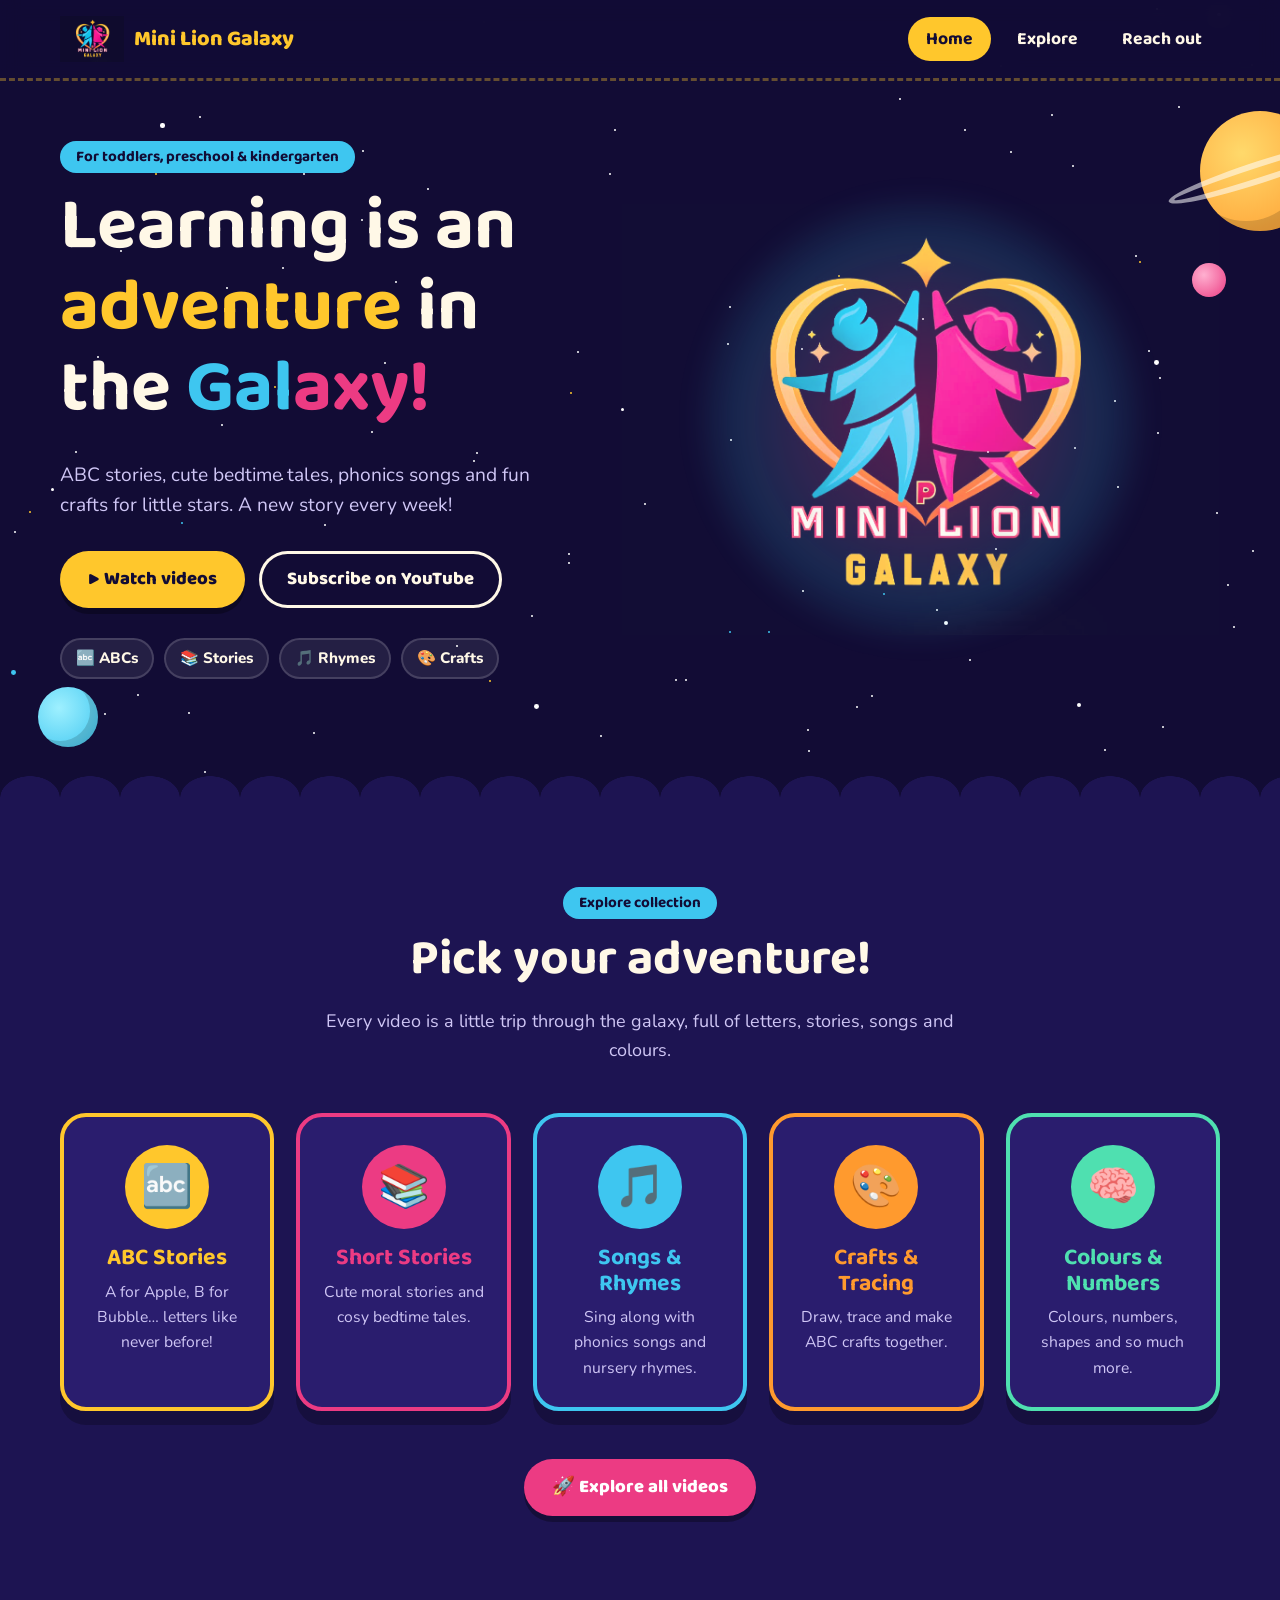
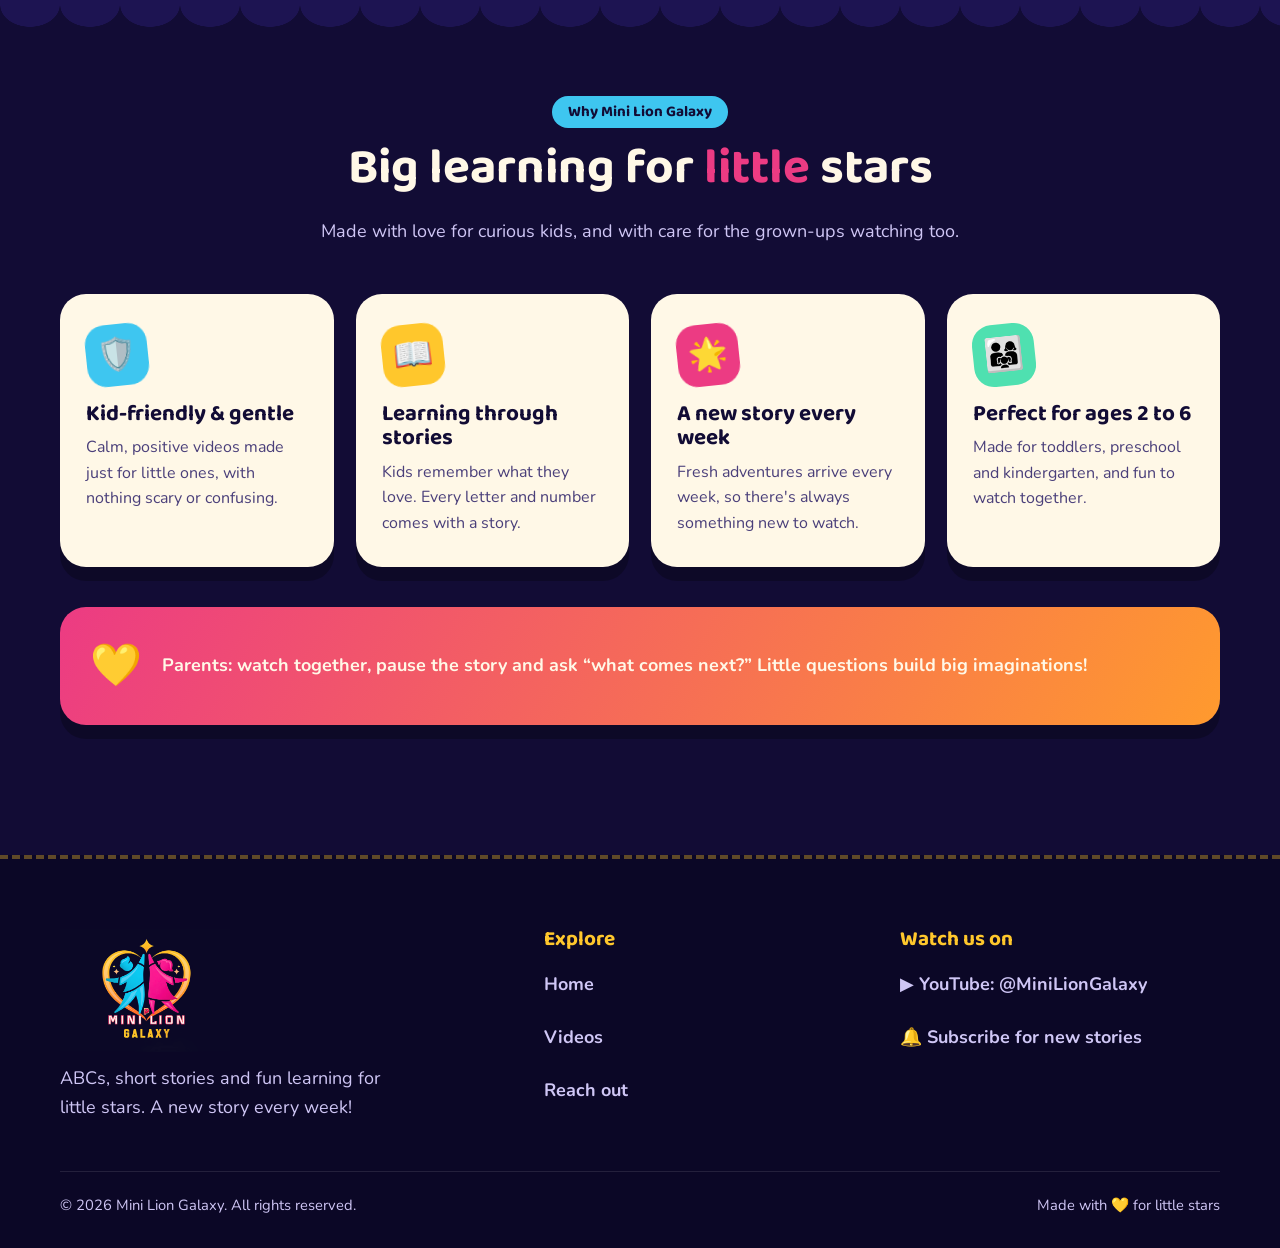
==== index.html @ d430a6aa "Add Mini Lion Galaxy website Home, Explore and Reach out pages with a kid-friendly galaxy theme. Exp" ====
<!doctype html>
<html lang="en">
<head>
  <meta charset="utf-8">
  <meta name="viewport" content="width=device-width, initial-scale=1">
  <meta name="robots" content="noindex, nofollow">
  <title>Mini Lion Galaxy | ABCs, Stories &amp; Fun Learning for Little Stars</title>
  <meta name="description" content="ABC stories, bedtime tales, phonics songs and crafts for toddlers, preschool and kindergarten kids. A new story every week!">
  <meta name="theme-color" content="#120c35">
  <link rel="icon" href="logo.jpg">
  <link rel="preconnect" href="https://fonts.googleapis.com">
  <link rel="preconnect" href="https://fonts.gstatic.com" crossorigin>
  <link href="https://fonts.googleapis.com/css2?family=Baloo+2:wght@600;700;800&family=Nunito:wght@400;700;800&display=swap" rel="stylesheet">
  <link rel="stylesheet" href="style.css?v=2">
  <style>
    /* Hero logo size (home page only) */
    .hero-grid { grid-template-columns: 1fr 1.15fr; }
    .hero-art .logo-img { max-width: 620px; }
    /* Small pink planet: keep it at the right edge, clear of the logo */
    .hero-art .planet-3 { left: auto; right: -6px; top: 14%; z-index: 0; }
    @media (max-width: 860px) {
      .hero-art .planet-3 { right: auto; left: 6px; top: 8%; width: 26px; height: 26px; }
      .hero-grid { grid-template-columns: 1fr; }
      .hero-art .logo-img { max-width: 440px; }
    }
  </style>
</head>
<body>
  <a class="skip-link" href="#main">Skip to content</a>
  <div class="starfield" aria-hidden="true"></div>

  <header class="site-header">
    <div class="wrap header-inner">
      <a class="brand" href="./" aria-label="Mini Lion Galaxy home">
        <img class="logo-img" src="logo.jpg" alt="" width="64" height="46">
        <span>Mini Lion Galaxy</span>
      </a>
      <button class="menu-toggle" type="button" aria-expanded="false" aria-controls="main-nav" aria-label="Menu">☰</button>
      <nav class="main-nav" id="main-nav" aria-label="Main">
        <a href="./" aria-current="page">Home</a>
        <a href="explore.html">Explore</a>
        <a href="reach-out.html">Reach out</a>
      </nav>
    </div>
  </header>

  <main id="main">

    <!-- 1. Hero -->
    <section class="hero">
      <span class="planet planet-1" aria-hidden="true"></span>
      <span class="planet planet-2" aria-hidden="true"></span>
      <div class="wrap hero-grid">
        <div>
          <span class="eyebrow">For toddlers, preschool &amp; kindergarten</span>
          <h1>Learning is an <span class="c-sun">adventure</span> in the <span class="c-sky">Gal</span><span class="c-pink">axy!</span></h1>
          <p class="hero-lead">ABC stories, cute bedtime tales, phonics songs and fun crafts for little stars. A new story every week!</p>
          <div class="hero-actions">
            <a class="btn btn-sun" href="explore.html">▶ Watch videos</a>
            <a class="btn btn-outline" href="https://www.youtube.com/@miniliongalaxy?sub_confirmation=1" target="_blank" rel="noopener">Subscribe on YouTube</a>
          </div>
          <ul class="hero-tags" aria-label="What we make">
            <li>🔤 ABCs</li>
            <li>📚 Stories</li>
            <li>🎵 Rhymes</li>
            <li>🎨 Crafts</li>
          </ul>
        </div>
        <div class="hero-art">
          <span class="planet planet-3" aria-hidden="true"></span>
          <img class="logo-img" src="logo.jpg" alt="Mini Lion Galaxy logo: two happy kids giving a high five inside a heart" width="1280" height="924" style="height:auto;aspect-ratio:1280/924;object-fit:contain">
        </div>
      </div>
    </section>

    <!-- 2. Explore collection -->
    <section class="section section-alt" id="collection">
      <div class="wrap">
        <div class="section-head reveal">
          <span class="eyebrow">Explore collection</span>
          <h2>Pick your adventure!</h2>
          <p>Every video is a little trip through the galaxy, full of letters, stories, songs and colours.</p>
        </div>
        <div class="collection-grid">
          <a class="collection-card c-sun reveal" href="explore.html">
            <div class="icon" aria-hidden="true">🔤</div>
            <h3>ABC Stories</h3>
            <p>A for Apple, B for Bubble… letters like never before!</p>
          </a>
          <a class="collection-card c-pink reveal" href="explore.html">
            <div class="icon" aria-hidden="true">📚</div>
            <h3>Short Stories</h3>
            <p>Cute moral stories and cosy bedtime tales.</p>
          </a>
          <a class="collection-card c-sky reveal" href="explore.html">
            <div class="icon" aria-hidden="true">🎵</div>
            <h3>Songs &amp; Rhymes</h3>
            <p>Sing along with phonics songs and nursery rhymes.</p>
          </a>
          <a class="collection-card c-orange reveal" href="explore.html">
            <div class="icon" aria-hidden="true">🎨</div>
            <h3>Crafts &amp; Tracing</h3>
            <p>Draw, trace and make ABC crafts together.</p>
          </a>
          <a class="collection-card c-mint reveal" href="explore.html">
            <div class="icon" aria-hidden="true">🧠</div>
            <h3>Colours &amp; Numbers</h3>
            <p>Colours, numbers, shapes and so much more.</p>
          </a>
        </div>
        <div class="center-cta reveal">
          <a class="btn btn-pink" href="explore.html">🚀 Explore all videos</a>
        </div>
      </div>
    </section>

    <!-- 3. Why Mini Lion Galaxy -->
    <section class="section" id="why">
      <div class="wrap">
        <div class="section-head reveal">
          <span class="eyebrow">Why Mini Lion Galaxy</span>
          <h2>Big learning for <span style="color:var(--pink)">little</span> stars</h2>
          <p>Made with love for curious kids, and with care for the grown-ups watching too.</p>
        </div>
        <div class="why-grid">
          <div class="why-card reveal">
            <div class="badge" style="background:var(--sky)" aria-hidden="true">🛡️</div>
            <h3>Kid-friendly &amp; gentle</h3>
            <p>Calm, positive videos made just for little ones, with nothing scary or confusing.</p>
          </div>
          <div class="why-card reveal">
            <div class="badge" style="background:var(--sun)" aria-hidden="true">📖</div>
            <h3>Learning through stories</h3>
            <p>Kids remember what they love. Every letter and number comes with a story.</p>
          </div>
          <div class="why-card reveal">
            <div class="badge" style="background:var(--pink)" aria-hidden="true">🌟</div>
            <h3>A new story every week</h3>
            <p>Fresh adventures arrive every week, so there's always something new to watch.</p>
          </div>
          <div class="why-card reveal">
            <div class="badge" style="background:var(--mint)" aria-hidden="true">👨‍👩‍👧</div>
            <h3>Perfect for ages 2 to 6</h3>
            <p>Made for toddlers, preschool and kindergarten, and fun to watch together.</p>
          </div>
        </div>
        <div class="parent-note reveal">
          <span class="emoji" aria-hidden="true">💛</span>
          <p>Parents: watch together, pause the story and ask “what comes next?” Little questions build big imaginations!</p>
        </div>
      </div>
    </section>

  </main>

  <!-- 4. Footer -->
  <footer class="site-footer">
    <div class="wrap">
      <div class="footer-grid">
        <div class="footer-brand">
          <img class="logo-img" src="logo.jpg" alt="Mini Lion Galaxy" width="170" height="123" loading="lazy" style="height:auto">
          <p>ABCs, short stories and fun learning for little stars. A new story every week!</p>
        </div>
        <div>
          <h3>Explore</h3>
          <ul class="footer-links">
            <li><a href="./">Home</a></li>
            <li><a href="explore.html">Videos</a></li>
            <li><a href="reach-out.html">Reach out</a></li>
          </ul>
        </div>
        <div>
          <h3>Watch us on</h3>
          <ul class="footer-links">
            <li><a href="https://www.youtube.com/@miniliongalaxy" target="_blank" rel="noopener">▶ YouTube: @MiniLionGalaxy</a></li>
            <li><a href="https://www.youtube.com/@miniliongalaxy?sub_confirmation=1" target="_blank" rel="noopener">🔔 Subscribe for new stories</a></li>
          </ul>
        </div>
      </div>
      <div class="footer-bottom">
        <span>© <span data-year>2026</span> Mini Lion Galaxy. All rights reserved.</span>
        <span>Made with 💛 for little stars</span>
      </div>
    </div>
  </footer>

  <script src="script.js"></script>
</body>
</html>
---- style.css ----
/* ==========================================================
   Mini Lion Galaxy — kid-friendly galaxy theme
   Colours are taken from the logo.
   ========================================================== */

:root {
  --space: #120c35;        /* deep space background */
  --space-2: #1d1452;      /* lighter section band */
  --space-3: #2a1d6e;      /* cards */
  --sky: #3ec6f0;          /* boy figure blue */
  --pink: #ec3b83;         /* girl figure pink */
  --sun: #ffc72c;          /* star yellow */
  --orange: #ff9a2e;       /* heart orange */
  --mint: #4fe0b0;
  --cream: #fff8e7;
  --text: #fff8e7;
  --muted: #cfc6f5;
  --radius: 26px;
  --shadow: 0 14px 0 rgba(0, 0, 0, 0.25);
  --font-fun: "Baloo 2", "Comic Sans MS", system-ui, sans-serif;
  --font-body: "Nunito", system-ui, -apple-system, "Segoe UI", sans-serif;
}

*, *::before, *::after { box-sizing: border-box; }

html { scroll-behavior: smooth; }

body {
  margin: 0;
  font-family: var(--font-body);
  font-size: 18px;
  line-height: 1.6;
  color: var(--text);
  background: var(--space);
  overflow-x: hidden;
}

img { max-width: 100%; height: auto; display: block; }

a { color: inherit; }

h1, h2, h3 {
  font-family: var(--font-fun);
  line-height: 1.1;
  margin: 0 0 0.4em;
}

.wrap { width: min(1160px, 100% - 32px); margin-inline: auto; }

.skip-link {
  position: absolute; left: -999px; top: 8px;
  background: var(--sun); color: var(--space); padding: 8px 14px; border-radius: 12px; z-index: 100;
}
.skip-link:focus { left: 8px; }

/* The logo has a black background: "screen" blending lets it melt into the night sky. */
.logo-img { mix-blend-mode: screen; }

/* ---------- Starfield (filled by script.js) ---------- */
.starfield { position: fixed; inset: 0; z-index: -1; pointer-events: none; overflow: hidden; }
.starfield .star {
  position: absolute; border-radius: 50%; background: #fff;
  animation: twinkle 3.5s ease-in-out infinite;
}
@keyframes twinkle { 0%, 100% { opacity: 0.15; transform: scale(0.8); } 50% { opacity: 1; transform: scale(1.2); } }

/* ---------- Header ---------- */
.site-header {
  position: sticky; top: 0; z-index: 50;
  background: rgba(18, 12, 53, 0.85);
  backdrop-filter: blur(10px);
  -webkit-backdrop-filter: blur(10px);
  border-bottom: 3px dashed rgba(255, 199, 44, 0.35);
}
.header-inner { display: flex; align-items: center; justify-content: space-between; gap: 16px; min-height: 78px; }

.brand { display: flex; align-items: center; gap: 10px; text-decoration: none; }
.brand img { width: 64px; height: 46px; object-fit: cover; }
.brand span { font-family: var(--font-fun); font-weight: 800; font-size: 1.35rem; color: var(--sun); white-space: nowrap; }

.main-nav { display: flex; gap: 8px; }
.main-nav a {
  font-family: var(--font-fun); font-weight: 700; font-size: 1.1rem;
  text-decoration: none; padding: 8px 18px; border-radius: 999px;
  transition: background 0.2s, transform 0.2s;
}
.main-nav a:hover { background: rgba(255, 255, 255, 0.1); transform: translateY(-2px); }
.main-nav a[aria-current="page"] { background: var(--sun); color: var(--space); }

.menu-toggle {
  display: none; background: var(--sun); color: var(--space); border: 0;
  width: 48px; height: 48px; border-radius: 16px; font-size: 1.5rem; cursor: pointer;
}

@media (max-width: 760px) {
  .menu-toggle { display: grid; place-items: center; }
  .brand span { font-size: 1.15rem; }
  .main-nav {
    position: absolute; top: 100%; left: 16px; right: 16px;
    flex-direction: column; padding: 12px;
    background: var(--space-3); border-radius: var(--radius); box-shadow: var(--shadow);
    display: none;
  }
  .main-nav.open { display: flex; }
  .main-nav a { padding: 12px 18px; }
}

/* ---------- Buttons ---------- */
.btn {
  display: inline-flex; align-items: center; justify-content: center; gap: 10px;
  font-family: var(--font-fun); font-weight: 800; font-size: 1.15rem;
  text-decoration: none; border: 0; cursor: pointer;
  padding: 14px 28px; border-radius: 999px;
  box-shadow: 0 6px 0 rgba(0, 0, 0, 0.3);
  transition: transform 0.15s, box-shadow 0.15s;
}
.btn:hover { transform: translateY(-3px); box-shadow: 0 9px 0 rgba(0, 0, 0, 0.3); }
.btn:active { transform: translateY(3px); box-shadow: 0 3px 0 rgba(0, 0, 0, 0.3); }
.btn-sun { background: var(--sun); color: var(--space); }
.btn-pink { background: var(--pink); color: #fff; }
.btn-sky { background: var(--sky); color: var(--space); }
.btn-outline { background: transparent; color: var(--text); box-shadow: inset 0 0 0 3px var(--text); }
.btn-outline:hover { box-shadow: inset 0 0 0 3px var(--sun); color: var(--sun); }

/* ---------- Sections ---------- */
.section { padding: 90px 0; position: relative; }
.section-alt { background: var(--space-2); }
.section-alt::before, .section-alt::after {
  content: ""; position: absolute; left: 0; right: 0; height: 40px;
  background: var(--space-2);
  -webkit-mask: radial-gradient(30px 22px at 30px 100%, #000 98%, transparent) 0 0 / 60px 40px repeat-x;
          mask: radial-gradient(30px 22px at 30px 100%, #000 98%, transparent) 0 0 / 60px 40px repeat-x;
}
.section-alt::before { top: -39px; }
.section-alt::after { bottom: -39px; transform: scaleY(-1); }

.section-head { text-align: center; max-width: 680px; margin: 0 auto 48px; }
.section-head h2 { font-size: clamp(2rem, 5vw, 3.1rem); }
.section-head p { color: var(--muted); margin: 0; }
.eyebrow {
  display: inline-block; font-family: var(--font-fun); font-weight: 700;
  color: var(--space); background: var(--sky); padding: 4px 16px; border-radius: 999px;
  margin-bottom: 14px; font-size: 0.95rem;
}

/* ---------- Hero ---------- */
.hero { padding: 60px 0 100px; position: relative; overflow: hidden; }
.hero-grid { display: grid; grid-template-columns: 1.05fr 1fr; gap: 40px; align-items: center; }
.hero h1 { font-size: clamp(2.6rem, 6.5vw, 4.6rem); }
.hero h1 .c-sky { color: var(--sky); }
.hero h1 .c-pink { color: var(--pink); }
.hero h1 .c-sun { color: var(--sun); }
.hero-lead { font-size: 1.2rem; color: var(--muted); max-width: 520px; margin: 0 0 30px; }
.hero-actions { display: flex; flex-wrap: wrap; gap: 14px; }
.hero-tags { display: flex; flex-wrap: wrap; gap: 10px; margin-top: 30px; padding: 0; list-style: none; }
.hero-tags li {
  font-weight: 800; font-size: 0.95rem; padding: 6px 14px; border-radius: 999px;
  background: rgba(255, 255, 255, 0.08); border: 2px solid rgba(255, 255, 255, 0.15);
}

.hero-art { position: relative; display: grid; place-items: center; }
.hero-art .logo-img { width: 100%; max-width: 520px; height: auto; aspect-ratio: 1280 / 924; object-fit: contain; animation: bob 5s ease-in-out infinite; }
.hero-art::before {
  content: ""; position: absolute; width: 78%; aspect-ratio: 1; border-radius: 50%;
  background: radial-gradient(circle, rgba(236, 59, 131, 0.35), rgba(62, 198, 240, 0.15) 55%, transparent 70%);
  filter: blur(10px);
}
@keyframes bob { 0%, 100% { transform: translateY(0) rotate(-1deg); } 50% { transform: translateY(-14px) rotate(1deg); } }

.planet { position: absolute; border-radius: 50%; pointer-events: none; }
.planet-1 {
  width: 120px; height: 120px; top: 30px; right: -40px;
  background: radial-gradient(circle at 35% 35%, #ffd96b, var(--orange));
  box-shadow: inset -14px -10px 0 rgba(0, 0, 0, 0.15);
  animation: float 9s ease-in-out infinite;
}
.planet-1::after {
  content: ""; position: absolute; left: -30%; top: 42%; width: 160%; height: 18%;
  border-radius: 50%; border: 6px solid rgba(255, 255, 255, 0.55); transform: rotate(-18deg);
}
.planet-2 {
  width: 60px; height: 60px; bottom: 50px; left: 3%;
  background: radial-gradient(circle at 35% 35%, #9ef0ff, var(--sky));
  box-shadow: inset -8px -6px 0 rgba(0, 0, 0, 0.15);
  animation: float 7s ease-in-out infinite reverse;
}
.planet-3 {
  width: 34px; height: 34px; top: 45%; left: 46%;
  background: radial-gradient(circle at 35% 35%, #ffb0d0, var(--pink));
  animation: float 6s ease-in-out infinite;
}
@keyframes float { 0%, 100% { transform: translate(0, 0); } 50% { transform: translate(-10px, 16px); } }

@media (max-width: 860px) {
  .hero { padding-top: 30px; text-align: center; }
  .hero-grid { grid-template-columns: 1fr; }
  .hero-art { order: -1; }
  .hero-art .logo-img { max-width: 360px; }
  .hero-lead { margin-inline: auto; }
  .hero-actions, .hero-tags { justify-content: center; }
  .planet-1 { width: 80px; height: 80px; right: -20px; }
}

/* ---------- Explore collection ---------- */
.collection-grid { display: grid; grid-template-columns: repeat(auto-fit, minmax(200px, 1fr)); gap: 22px; }
.collection-card {
  --c: var(--sky);
  position: relative; text-decoration: none;
  background: var(--space-3); border-radius: var(--radius);
  padding: 28px 22px 26px; text-align: center;
  border: 4px solid var(--c); box-shadow: var(--shadow);
  transition: transform 0.25s cubic-bezier(.34, 1.56, .64, 1);
}
.collection-card:hover { transform: translateY(-8px) rotate(-1.5deg); }
.collection-card:nth-child(even):hover { transform: translateY(-8px) rotate(1.5deg); }
.collection-card .icon {
  width: 84px; height: 84px; margin: 0 auto 16px; border-radius: 50%;
  display: grid; place-items: center; font-size: 2.6rem; background: var(--c);
}
.collection-card h3 { font-size: 1.45rem; color: var(--c); }
.collection-card p { margin: 0; font-size: 0.98rem; color: var(--muted); }
.c-sky { --c: var(--sky); }
.c-pink { --c: var(--pink); }
.c-sun { --c: var(--sun); }
.c-orange { --c: var(--orange); }
.c-mint { --c: var(--mint); }
.center-cta { text-align: center; margin-top: 48px; }

/* ---------- Why Mini Lion Galaxy ---------- */
.why-grid { display: grid; grid-template-columns: repeat(auto-fit, minmax(240px, 1fr)); gap: 22px; }
.why-card {
  background: var(--cream); color: var(--space);
  border-radius: var(--radius); padding: 30px 26px; box-shadow: var(--shadow);
}
.why-card .badge {
  width: 62px; height: 62px; border-radius: 20px; display: grid; place-items: center;
  font-size: 2rem; margin-bottom: 16px; transform: rotate(-6deg);
}
.why-card h3 { font-size: 1.4rem; }
.why-card p { margin: 0; font-size: 1rem; color: #4a3f7a; }

.parent-note {
  margin-top: 40px; display: flex; gap: 20px; align-items: center;
  background: linear-gradient(120deg, var(--pink), var(--orange));
  border-radius: var(--radius); padding: 26px 30px; box-shadow: var(--shadow);
}
.parent-note .emoji { font-size: 2.6rem; flex: none; }
.parent-note p { margin: 0; font-weight: 700; }
@media (max-width: 600px) { .parent-note { flex-direction: column; text-align: center; } }

/* ---------- Page banner (inner pages) ---------- */
.page-banner { padding: 60px 0 30px; text-align: center; }
.page-banner h1 { font-size: clamp(2.4rem, 6vw, 4rem); }
.page-banner h1 span { color: var(--sun); }
.page-banner p { color: var(--muted); max-width: 620px; margin: 0 auto; }

/* ---------- Videos ---------- */
.video-grid { display: grid; grid-template-columns: repeat(auto-fill, minmax(290px, 1fr)); gap: 26px; }
.video-card {
  background: var(--space-3); border-radius: var(--radius); overflow: hidden;
  box-shadow: var(--shadow); border: 4px solid transparent;
  transition: transform 0.25s cubic-bezier(.34, 1.56, .64, 1), border-color 0.2s;
}
.video-card:hover { transform: translateY(-6px); border-color: var(--sun); }
.video-card button {
  all: unset; display: block; width: 100%; cursor: pointer;
}
.video-card button:focus-visible { outline: 4px solid var(--sky); outline-offset: -4px; }
.video-thumb { position: relative; aspect-ratio: 16 / 9; background: #000; }
.video-thumb img { width: 100%; height: 100%; object-fit: cover; }
.play-badge {
  position: absolute; inset: 0; margin: auto; width: 70px; height: 70px; border-radius: 50%;
  background: var(--pink); display: grid; place-items: center;
  box-shadow: 0 0 0 8px rgba(236, 59, 131, 0.35);
  transition: transform 0.2s;
}
.play-badge::after {
  content: ""; margin-left: 6px;
  border-left: 22px solid #fff; border-top: 14px solid transparent; border-bottom: 14px solid transparent;
}
.video-card:hover .play-badge { transform: scale(1.12); }
.new-badge {
  position: absolute; top: 12px; left: 12px; background: var(--sun); color: var(--space);
  font-family: var(--font-fun); font-weight: 800; padding: 2px 12px; border-radius: 999px; font-size: 0.9rem;
}
.video-info { padding: 18px 20px 22px; }
.video-info h3 { font-size: 1.2rem; margin: 0 0 6px; }
.video-info .meta { font-size: 0.9rem; color: var(--muted); }

.video-status { text-align: center; padding: 50px 20px; color: var(--muted); }
.loader { display: inline-flex; gap: 10px; margin-bottom: 14px; }
.loader span { width: 16px; height: 16px; border-radius: 50%; animation: hop 0.9s ease-in-out infinite; }
.loader span:nth-child(1) { background: var(--sky); }
.loader span:nth-child(2) { background: var(--pink); animation-delay: 0.15s; }
.loader span:nth-child(3) { background: var(--sun); animation-delay: 0.3s; }
@keyframes hop { 0%, 100% { transform: translateY(0); } 50% { transform: translateY(-14px); } }

.playlist-embed { aspect-ratio: 16 / 9; width: 100%; max-width: 900px; margin: 0 auto; border-radius: var(--radius); overflow: hidden; box-shadow: var(--shadow); }
.playlist-embed iframe { width: 100%; height: 100%; border: 0; }

.channel-cta { text-align: center; margin-top: 50px; }
.channel-cta p { color: var(--muted); }

/* ---------- Video player popup ---------- */
.player-modal {
  position: fixed; inset: 0; z-index: 200; display: none;
  background: rgba(8, 5, 25, 0.9); padding: 16px;
  align-items: center; justify-content: center;
}
.player-modal.open { display: flex; }
.player-box { width: min(1000px, 100%); position: relative; }
.player-frame { aspect-ratio: 16 / 9; background: #000; border-radius: 20px; overflow: hidden; border: 5px solid var(--sun); }
.player-frame iframe { width: 100%; height: 100%; border: 0; }
.player-close {
  position: absolute; top: -18px; right: -10px; width: 52px; height: 52px; border-radius: 50%;
  border: 0; background: var(--pink); color: #fff; font-size: 1.6rem; cursor: pointer;
  box-shadow: 0 4px 0 rgba(0, 0, 0, 0.3);
}
.player-title { font-family: var(--font-fun); font-size: 1.3rem; margin-top: 14px; text-align: center; }

/* ---------- Reach out ---------- */
.reach-grid { display: grid; grid-template-columns: 1fr 1.2fr; gap: 30px; align-items: start; }
@media (max-width: 860px) { .reach-grid { grid-template-columns: 1fr; } }
.contact-cards { display: grid; gap: 18px; }
.contact-card {
  display: flex; gap: 18px; align-items: center; text-decoration: none;
  background: var(--space-3); border-radius: var(--radius); padding: 20px 22px;
  border: 4px solid var(--c, var(--sky)); box-shadow: var(--shadow);
  transition: transform 0.2s;
}
a.contact-card:hover { transform: translateX(6px); }
.contact-card .icon {
  flex: none; width: 60px; height: 60px; border-radius: 18px; display: grid; place-items: center;
  font-size: 1.8rem; background: var(--c, var(--sky));
}
.contact-card h3 { font-size: 1.25rem; margin: 0; }
.contact-card p { margin: 0; color: var(--muted); font-size: 0.98rem; }

.form-card { background: var(--cream); color: var(--space); border-radius: var(--radius); padding: 32px; box-shadow: var(--shadow); }
.form-card h2 { font-size: 2rem; }
.form-card > p { margin-top: 0; color: #4a3f7a; }
.field { margin-bottom: 18px; }
.field label { display: block; font-weight: 800; margin-bottom: 6px; }
.field input, .field select, .field textarea {
  width: 100%; font: inherit; color: var(--space);
  padding: 13px 16px; border-radius: 16px; border: 3px solid #ddd3ff; background: #fff;
}
.field input:focus, .field select:focus, .field textarea:focus { outline: none; border-color: var(--sky); }
.field textarea { min-height: 130px; resize: vertical; }
.form-row { display: grid; grid-template-columns: 1fr 1fr; gap: 16px; }
@media (max-width: 560px) { .form-row { grid-template-columns: 1fr; } .form-card { padding: 24px 18px; } }
.form-note { font-size: 0.9rem; color: #6a5f9a; margin: 12px 0 0; }

/* ---------- Footer ---------- */
.site-footer { background: #0b0726; padding: 70px 0 30px; margin-top: 40px; border-top: 4px dashed rgba(255, 199, 44, 0.35); }
.footer-grid { display: grid; grid-template-columns: 1.4fr 1fr 1fr; gap: 36px; }
.footer-brand img { width: 170px; height: auto; margin-bottom: 12px; }
.footer-brand p { color: var(--muted); margin: 0; max-width: 340px; }
.site-footer h3 { font-size: 1.3rem; color: var(--sun); }
.footer-links { list-style: none; padding: 0; margin: 0; display: grid; gap: 4px; }
.footer-links a { display: inline-block; padding: 10px 0; min-height: 44px; text-decoration: none; color: var(--muted); font-weight: 700; }
.footer-links a:hover { color: var(--sky); }
.footer-bottom {
  margin-top: 50px; padding-top: 22px; border-top: 1px solid rgba(255, 255, 255, 0.1);
  display: flex; flex-wrap: wrap; justify-content: space-between; gap: 10px;
  font-size: 0.92rem; color: var(--muted);
}
@media (max-width: 760px) {
  .footer-grid { grid-template-columns: 1fr; text-align: center; }
  .footer-brand img, .footer-brand p { margin-inline: auto; }
  .footer-bottom { justify-content: center; text-align: center; }
}

/* ---------- Pop-in animation ---------- */
.reveal { opacity: 0; transform: translateY(30px) scale(0.97); transition: opacity 0.6s, transform 0.6s cubic-bezier(.34, 1.56, .64, 1); }
.reveal.shown { opacity: 1; transform: none; }

@media (prefers-reduced-motion: reduce) {
  *, *::before, *::after { animation: none !important; transition: none !important; }
  .reveal { opacity: 1; transform: none; }
}
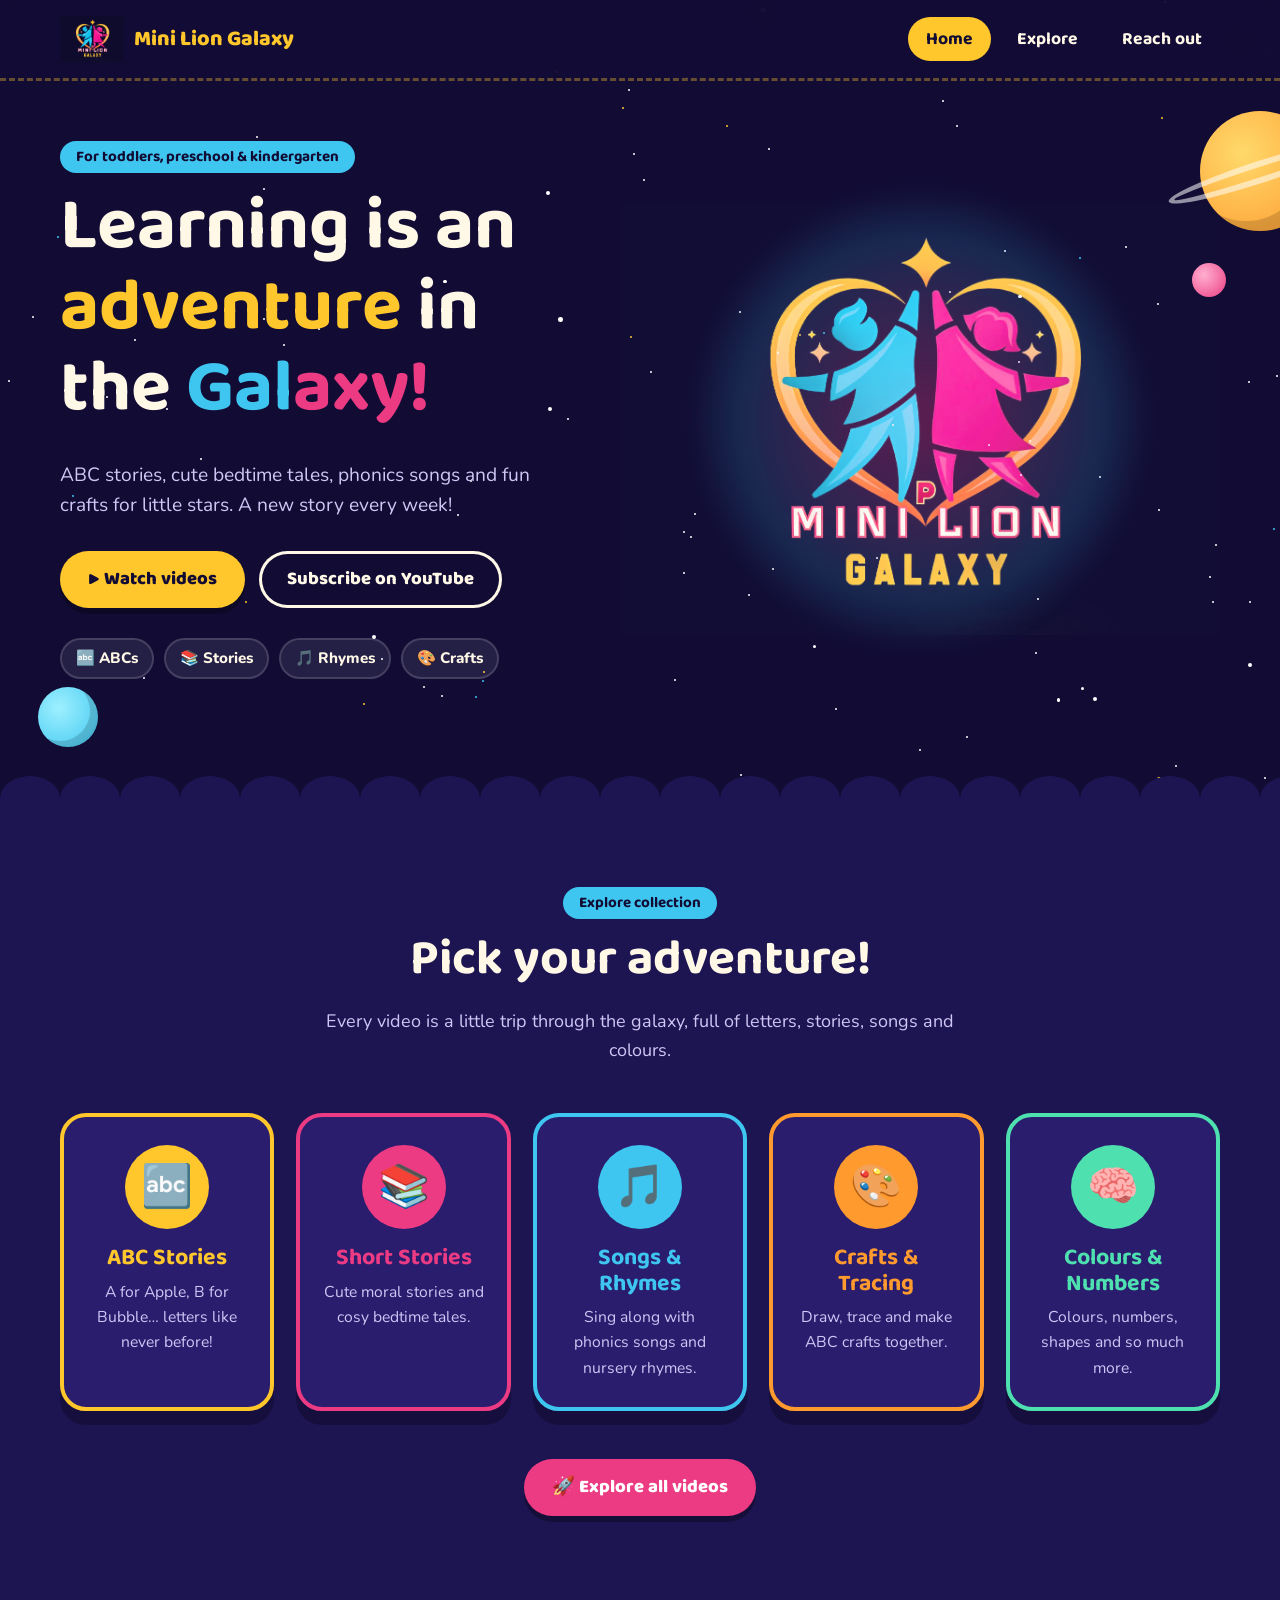
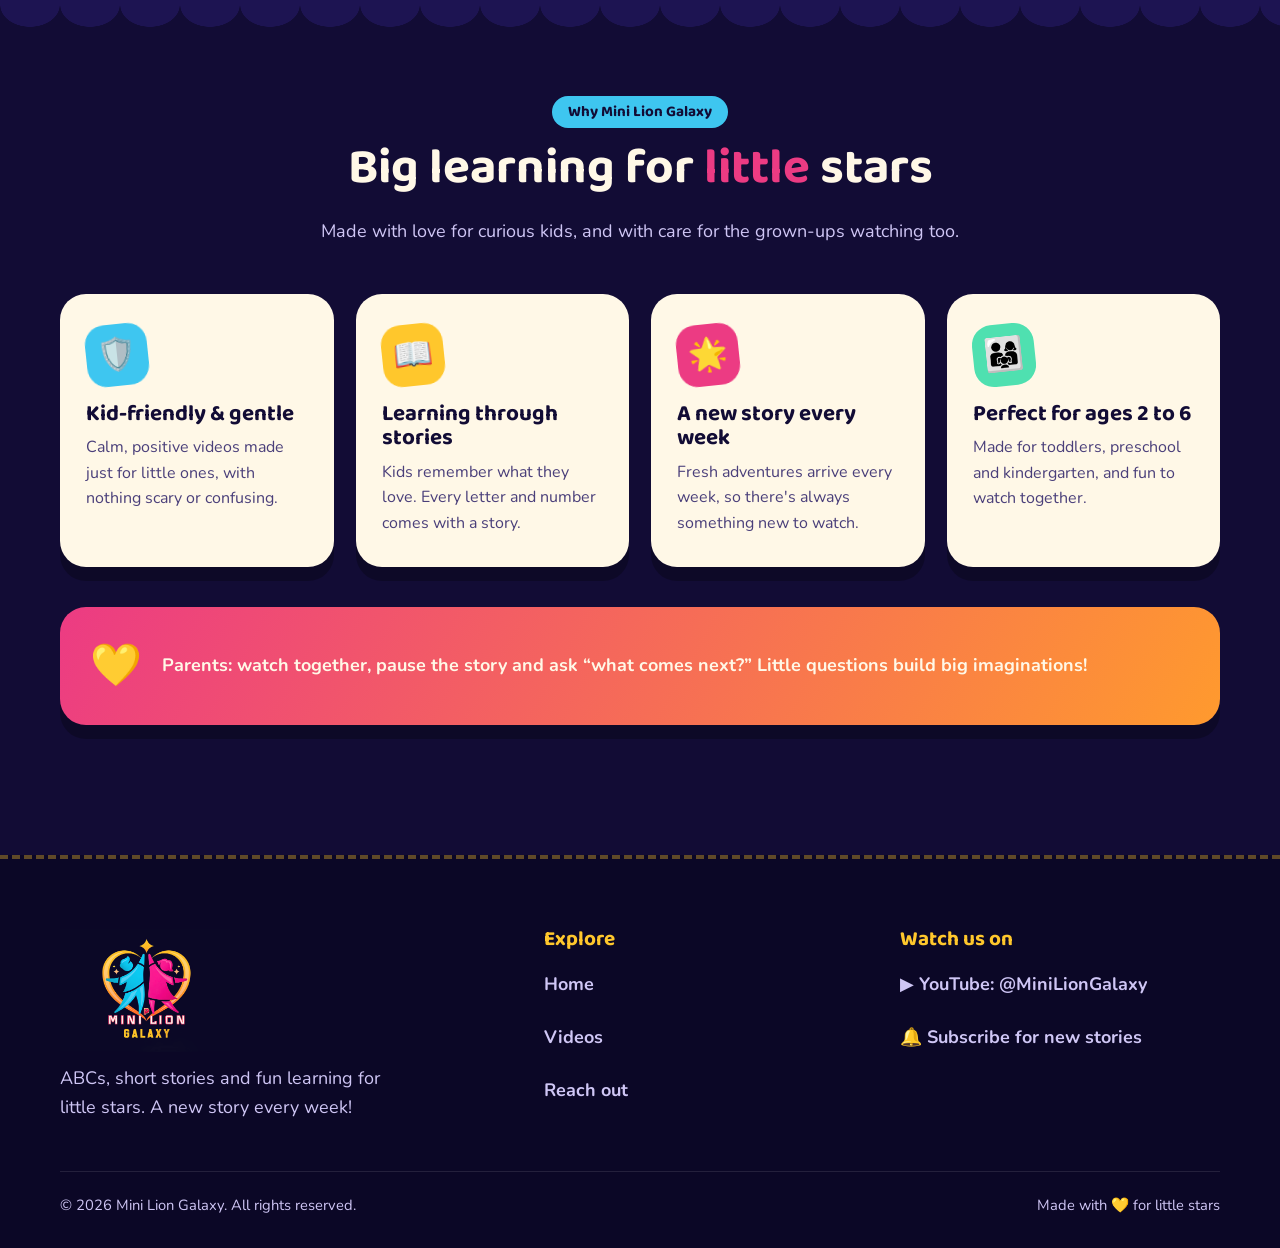
==== commit 42665150: "Fix heading order, add robots.txt and a not-found page - Video titles, contact cards and footer head" ====
--- a/index.html
+++ b/index.html
@@ -11,7 +11,7 @@
   <link rel="preconnect" href="https://fonts.googleapis.com">
   <link rel="preconnect" href="https://fonts.gstatic.com" crossorigin>
   <link href="https://fonts.googleapis.com/css2?family=Baloo+2:wght@600;700;800&family=Nunito:wght@400;700;800&display=swap" rel="stylesheet">
-  <link rel="stylesheet" href="style.css?v=2">
+  <link rel="stylesheet" href="style.css?v=3">
   <style>
     /* Hero logo size (home page only) */
     .hero-grid { grid-template-columns: 1fr 1.15fr; }
@@ -162,7 +162,7 @@
           <p>ABCs, short stories and fun learning for little stars. A new story every week!</p>
         </div>
         <div>
-          <h3>Explore</h3>
+          <h2>Explore</h2>
           <ul class="footer-links">
             <li><a href="./">Home</a></li>
             <li><a href="explore.html">Videos</a></li>
@@ -170,7 +170,7 @@
           </ul>
         </div>
         <div>
-          <h3>Watch us on</h3>
+          <h2>Watch us on</h2>
           <ul class="footer-links">
             <li><a href="https://www.youtube.com/@miniliongalaxy" target="_blank" rel="noopener">▶ YouTube: @MiniLionGalaxy</a></li>
             <li><a href="https://www.youtube.com/@miniliongalaxy?sub_confirmation=1" target="_blank" rel="noopener">🔔 Subscribe for new stories</a></li>
@@ -184,6 +184,6 @@
     </div>
   </footer>
 
-  <script src="script.js"></script>
+  <script src="script.js?v=3"></script>
 </body>
 </html>
--- a/style.css
+++ b/style.css
@@ -284,7 +284,7 @@
   font-family: var(--font-fun); font-weight: 800; padding: 2px 12px; border-radius: 999px; font-size: 0.9rem;
 }
 .video-info { padding: 18px 20px 22px; }
-.video-info h3 { font-size: 1.2rem; margin: 0 0 6px; }
+.video-info h2 { font-size: 1.2rem; margin: 0 0 6px; }
 .video-info .meta { font-size: 0.9rem; color: var(--muted); }
 
 .video-status { text-align: center; padding: 50px 20px; color: var(--muted); }
@@ -333,7 +333,7 @@
   flex: none; width: 60px; height: 60px; border-radius: 18px; display: grid; place-items: center;
   font-size: 1.8rem; background: var(--c, var(--sky));
 }
-.contact-card h3 { font-size: 1.25rem; margin: 0; }
+.contact-card h2 { font-size: 1.25rem; margin: 0; }
 .contact-card p { margin: 0; color: var(--muted); font-size: 0.98rem; }
 
 .form-card { background: var(--cream); color: var(--space); border-radius: var(--radius); padding: 32px; box-shadow: var(--shadow); }
@@ -356,7 +356,7 @@
 .footer-grid { display: grid; grid-template-columns: 1.4fr 1fr 1fr; gap: 36px; }
 .footer-brand img { width: 170px; height: auto; margin-bottom: 12px; }
 .footer-brand p { color: var(--muted); margin: 0; max-width: 340px; }
-.site-footer h3 { font-size: 1.3rem; color: var(--sun); }
+.site-footer h2 { font-size: 1.3rem; color: var(--sun); }
 .footer-links { list-style: none; padding: 0; margin: 0; display: grid; gap: 4px; }
 .footer-links a { display: inline-block; padding: 10px 0; min-height: 44px; text-decoration: none; color: var(--muted); font-weight: 700; }
 .footer-links a:hover { color: var(--sky); }
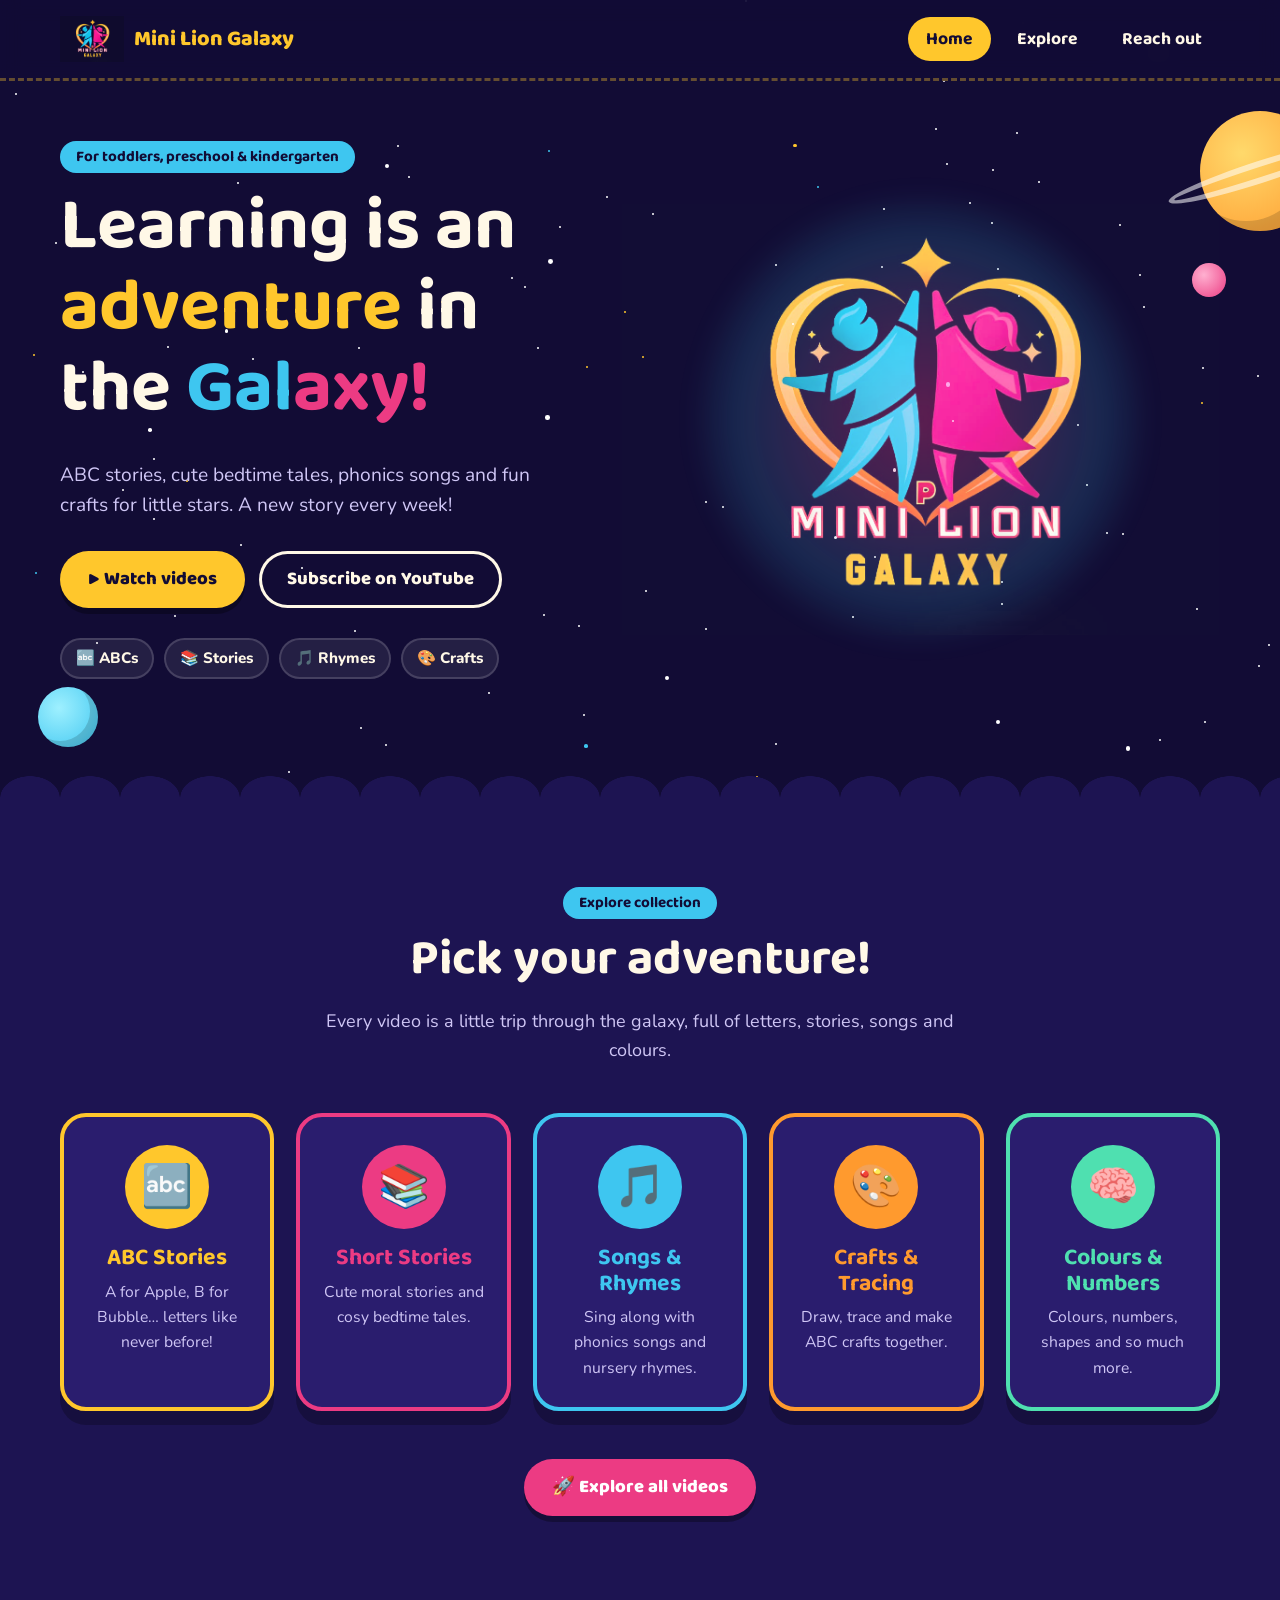
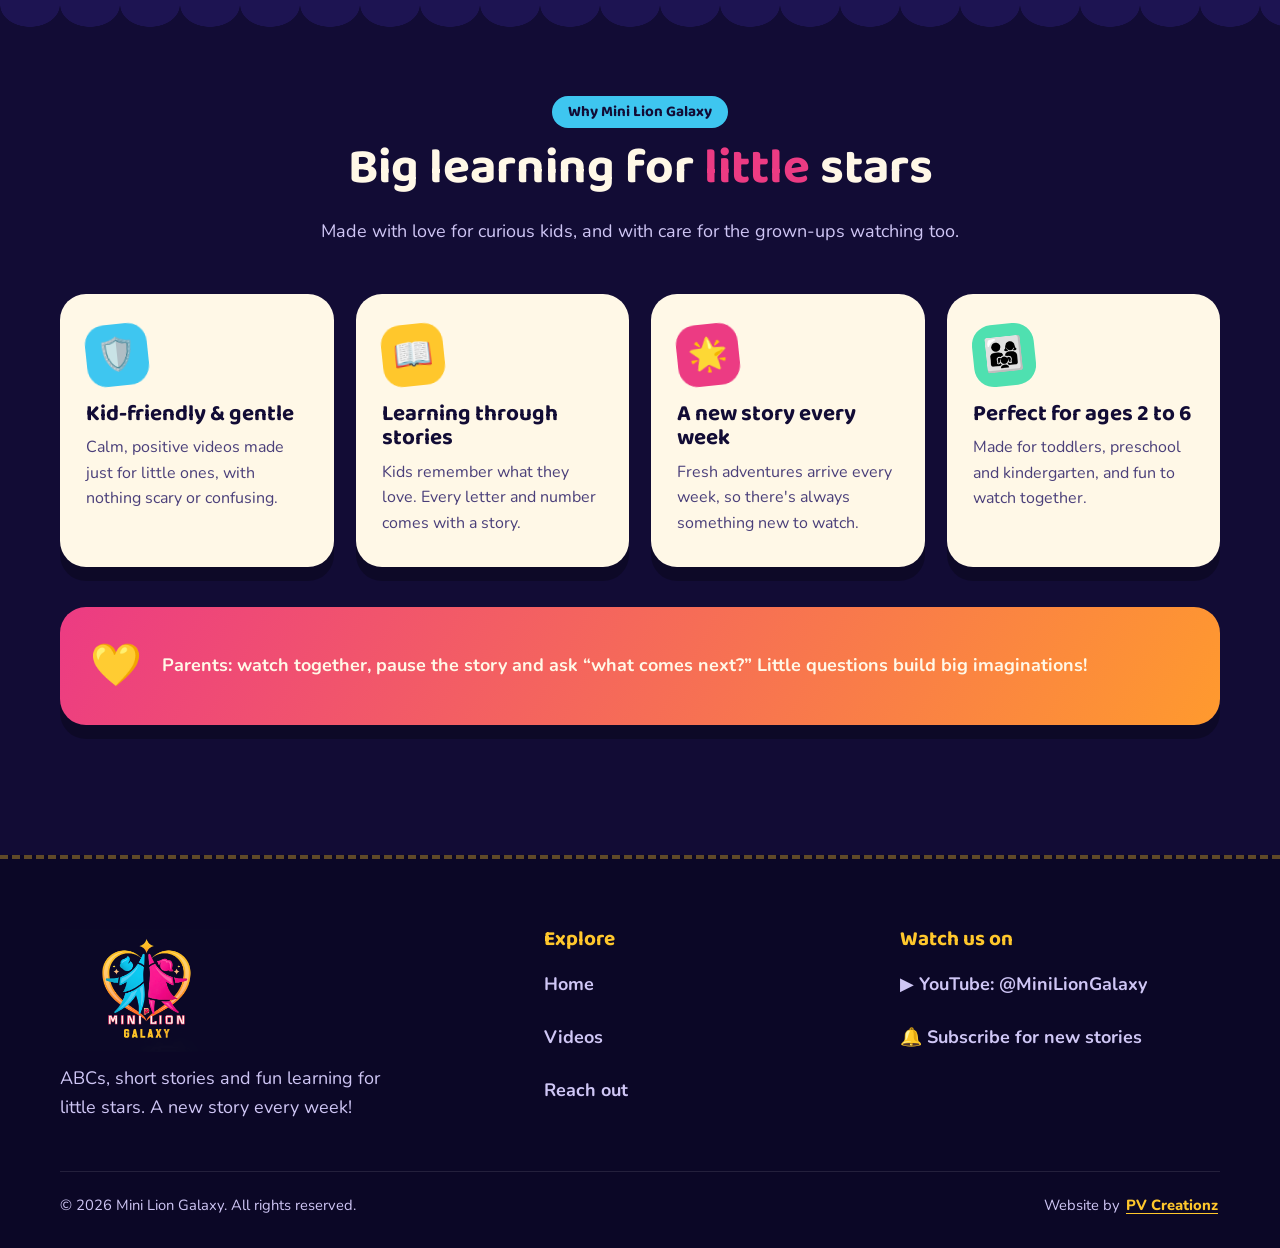
==== commit 24805cea: "Credit PV Creationz in the footer Replace the "Made with love" footer line with a "Website by PV Cre" ====
--- a/index.html
+++ b/index.html
@@ -11,7 +11,7 @@
   <link rel="preconnect" href="https://fonts.googleapis.com">
   <link rel="preconnect" href="https://fonts.gstatic.com" crossorigin>
   <link href="https://fonts.googleapis.com/css2?family=Baloo+2:wght@600;700;800&family=Nunito:wght@400;700;800&display=swap" rel="stylesheet">
-  <link rel="stylesheet" href="style.css?v=3">
+  <link rel="stylesheet" href="style.css?v=4">
   <style>
     /* Hero logo size (home page only) */
     .hero-grid { grid-template-columns: 1fr 1.15fr; }
@@ -179,7 +179,7 @@
       </div>
       <div class="footer-bottom">
         <span>© <span data-year>2026</span> Mini Lion Galaxy. All rights reserved.</span>
-        <span>Made with 💛 for little stars</span>
+        <span>Website by <a href="https://pvcreationz.online/" target="_blank" rel="noopener">PV Creationz</a></span>
       </div>
     </div>
   </footer>
--- a/style.css
+++ b/style.css
@@ -365,6 +365,12 @@
   display: flex; flex-wrap: wrap; justify-content: space-between; gap: 10px;
   font-size: 0.92rem; color: var(--muted);
 }
+.footer-bottom a {
+  color: var(--sun); font-weight: 800;
+  text-decoration: underline; text-underline-offset: 3px;
+  display: inline-block; padding: 10px 2px; margin: -10px 0;
+}
+.footer-bottom a:hover { color: var(--sky); }
 @media (max-width: 760px) {
   .footer-grid { grid-template-columns: 1fr; text-align: center; }
   .footer-brand img, .footer-brand p { margin-inline: auto; }
